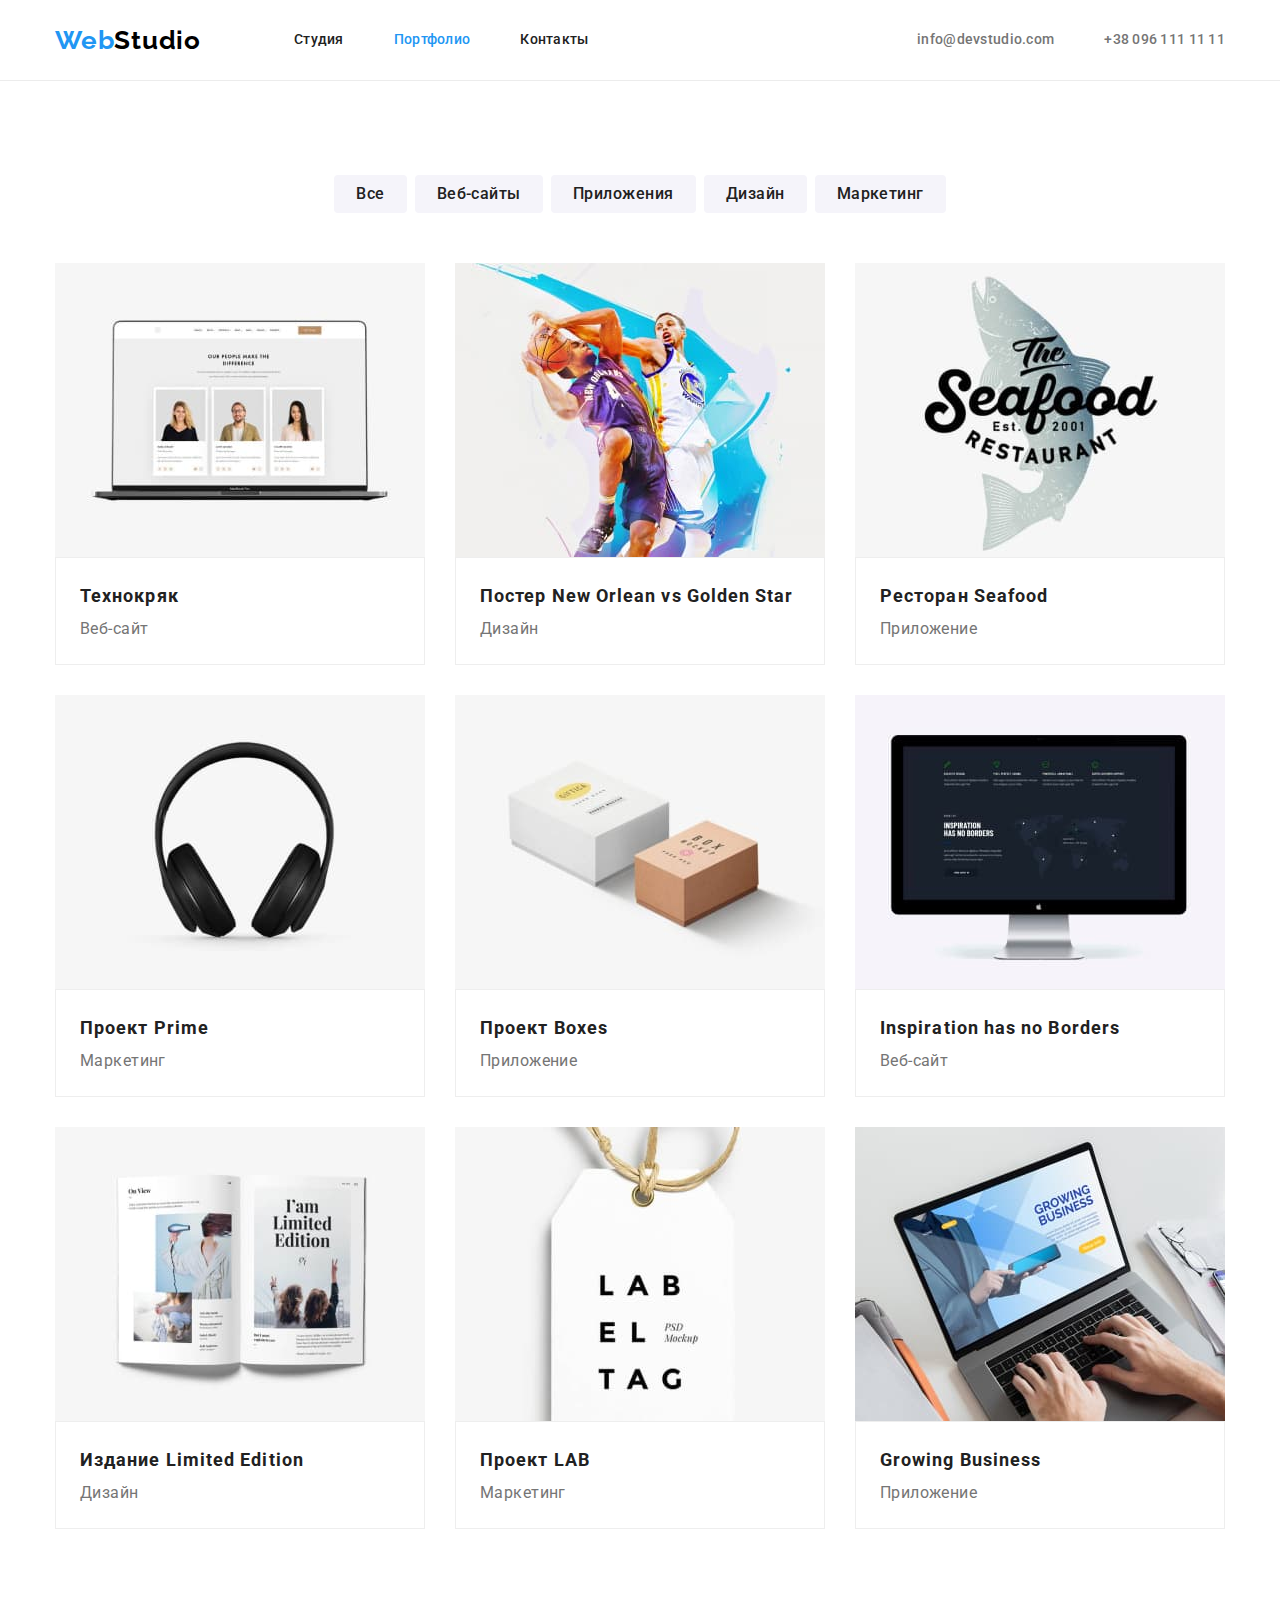
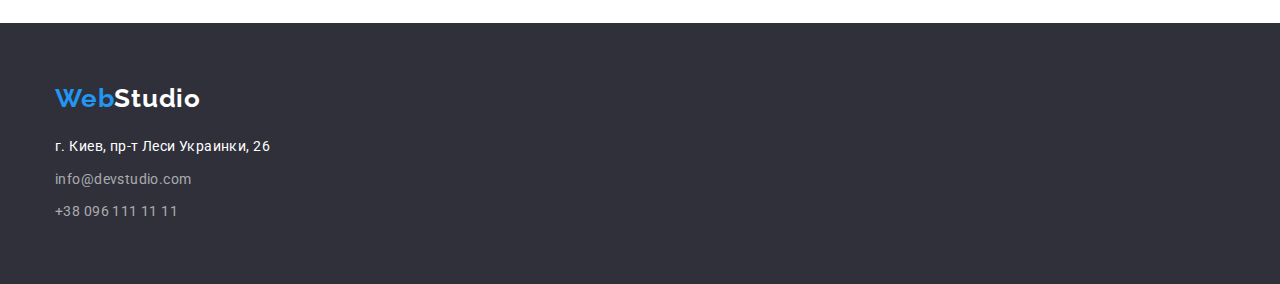
==== portfolio.html @ ae76afd1 "e" ====
<!DOCTYPE html>
<html lang="ru">
  <head>
    <meta charset="UTF-8" />
    <meta http-equiv="X-UA-Compatible" content="IE=edge" />
    <meta name="viewport" content="width=device-width, initial-scale=1.0" />
    <title>Document</title>
    <link
      rel="stylesheet"
      href="https://cdnjs.cloudflare.com/ajax/libs/modern-normalize/1.1.0/modern-normalize.css"
    />
    <link rel="preconnect" href="https://fonts.googleapis.com" />
    <link rel="preconnect" href="https://fonts.gstatic.com" crossorigin />
    <link
      href="https://fonts.googleapis.com/css2?family=Raleway:wght@700&family=Roboto:wght@400;500;700;900&display=swap"
      rel="stylesheet"
    />
    <link rel="stylesheet" href="./css/styles.css" />
  </head>
  <body>
    <header class="header">
      <div class="container">
        <nav class="header-navigation">
          <a class="blue-logo link" href="">Web<span class="logo">Studio</span> </a>
          <ul class="nav">
            <li class="nav-item">
              <a class="nav-link link" href="./index.html">Студия</a>
            </li>
            <li class="nav-item">
              <a class="nav-link link current" href="./portfolio.html">Портфолио</a>
            </li>
            <li class="nav-item">
              <a class="nav-link link" href="">Контакты</a>
            </li>
          </ul>
        </nav>
        <ul class="contacts">
          <li class="contacts-item">
            <a class="contacts-link link" href="mailto:info@devstudio.com">info@devstudio.com</a>
          </li>
          <li class="contacts-item">
            <a class="contacts-link link" href="tel:+380961111111">+38 096 111 11 11</a>
          </li>
        </ul>
      </div>
    </header>
    <main>
      <section class="section">
        <div class="container">
          <h1 class="visually-hidden">Примеры работ</h1>
          <ul class="filter">
            <li class="filter-item"><button class="filter-btn" type="button">Все</button></li>
            <li class="filter-item"><button class="filter-btn" type="button">Веб-сайты</button></li>
            <li class="filter-item">
              <button class="filter-btn" type="button">Приложения</button>
            </li>
            <li class="filter-item"><button class="filter-btn" type="button">Дизайн</button></li>
            <li class="filter-item"><button class="filter-btn" type="button">Маркетинг</button></li>
          </ul>
          <ul class="gallery">
            <li class="gallery-item">
              <a class="link" href="">
                <img src="./images/img1.jpg" alt="Веб сайт" width="370" height="294" />
                <div class="text-block">
                  <h2 class="gallery-title">Технокряк</h2>
                  <p class="gallery-text">Веб-сайт</p>
                </div>
              </a>
            </li>
            <li class="gallery-item">
              <a class="link" href="">
                <img src="./images/img2.jpg" alt="Баскетбол" width="370" height="294" />
                <div class="text-block">
                  <h2 class="gallery-title">Постер New Orlean vs Golden Star</h2>
                  <p class="gallery-text">Дизайн</p>
                </div>
              </a>
            </li>
            <li class="gallery-item">
              <a class="link" href="">
                <img src="./images/img3.jpg" alt="Логотип ресторана" width="370" height="294" />
                <div class="text-block">
                  <h2 class="gallery-title">Ресторан Seafood</h2>
                  <p class="gallery-text">Приложение</p>
                </div>
              </a>
            </li>
            <li class="gallery-item">
              <a class="link" href="">
                <img src="./images/img4.jpg" alt="Наушники" width="370" height="294" />
                <div class="text-block">
                  <h2 class="gallery-title">Проект Prime</h2>
                  <p class="gallery-text">Маркетинг</p>
                </div>
              </a>
            </li>
            <li class="gallery-item">
              <a class="link" href="">
                <img src="./images/img5.jpg" alt="Коробки" width="370" height="294" />
                <div class="text-block">
                  <h2 class="gallery-title">Проект Boxes</h2>
                  <p class="gallery-text">Приложение</p>
                </div>
              </a>
            </li>
            <li class="gallery-item">
              <a class="link" href="">
                <img src="./images/img6.jpg" alt="Монитор" width="370" height="294" />
                <div class="text-block">
                  <h2 class="gallery-title">Inspiration has no Borders</h2>
                  <p class="gallery-text">Веб-сайт</p>
                </div>
              </a>
            </li>
            <li class="gallery-item">
              <a class="link" href="">
                <img src="./images/img7.jpg" alt="Книга" width="370" height="294" />
                <div class="text-block">
                  <h2 class="gallery-title">Издание Limited Edition</h2>
                  <p class="gallery-text">Дизайн</p>
                </div>
              </a>
            </li>
            <li class="gallery-item">
              <a class="link" href="">
                <img src="./images/img8.jpg" alt="Этикетка" width="370" height="294" />
                <div class="text-block">
                  <h2 class="gallery-title">Проект LAB</h2>
                  <p class="gallery-text">Маркетинг</p>
                </div>
              </a>
            </li>
            <li class="gallery-item">
              <a class="link" href="">
                <img src="./images/img9.jpg" alt="Ноутбук" width="370" height="294" />
                <div class="text-block">
                  <h2 class="gallery-title">Growing Business</h2>
                  <p class="gallery-text">Приложение</p>
                </div>
              </a>
            </li>
          </ul>
        </div>
      </section>
    </main>
    <footer class="footer">
      <div class="container">
        <a class="blue-logo link" href="">Web<span class="white-logo">Studio</span> </a>
        <address class="address">
          <ul>
            <li class="address-item">
              <a
                class="address-map link"
                href="https://goo.gl/maps/dqnTAqHNVVHQZRsw9"
                target="_blank"
                rel="noopener noreferrer"
                >г. Киев, пр-т Леси Украинки, 26</a
              >
            </li>
            <li class="address-item">
              <a class="address-link link" href="mailto:info@devstudio.com">info@devstudio.com</a>
            </li>
            <li class="address-item">
              <a class="address-link link" href="tel:+380961111111">+38 096 111 11 11</a>
            </li>
          </ul>
        </address>
      </div>
    </footer>
  </body>
</html>
---- css/styles.css ----
:root {
  --white-text-color: #ffffff;
  --title-color: #212121;
  --blue-color: #2196f3;
  --main-text-color: #757575;
  --btn-bcgrnd-color: #f5f4fa;
  --card-set-gap: 30px;
}
body {
  font-family: 'Roboto', sans-serif;
  background-color: #ffffff;
  font-size: 14px;
  line-height: 1.71;
  letter-spacing: 0.03em;
  color: var(--main-text-color);
}
p,
h1,
h2,
h3,
h4,
h5,
h6 {
  margin-top: 0;
  margin-bottom: 0;
}
ul {
  margin-top: 0;
  margin-bottom: 0;
  padding-left: 0;
  list-style: none;
}
img{
  display: block;
  max-width: 100%;
  height: auto;
}
.link {
  text-decoration: none;
}
.container {
  width: 1200px;
  padding-left: 15px;
  padding-right: 15px;
  margin: 0 auto;
}
.section {
  padding: 94px 0;
}
.header {
  border-bottom: 1px solid #ececec;
}
.nav {
  display: flex;
}
.nav-item:not(:last-child) {
  margin-right: 50px;
}
.header-navigation {
  display: flex;
  align-items: center;
}

.header .container {
  display: flex;
  align-items: center;
}
.blue-logo {
  font-family: 'Raleway', sans-serif;
  font-weight: 700;
  font-size: 26px;
  line-height: 1.19;
  letter-spacing: 0.03em;
  color: var(--blue-color);
}
.header-navigation .blue-logo {
  margin-right: 93px;
}
.logo {
  color: #000000;
}
.nav-link {
  display: block;
  font-weight: 500;
  line-height: 1.14;
  letter-spacing: 0.02em;
  color: var(--title-color);
  padding-top: 32px;
  padding-bottom: 32px;
}
.nav-link:hover,
.nav-link:focus {
  color: var(--blue-color);
}
.current {
  color: var(--blue-color);
}
.contacts {
  display: flex;
  margin-left: auto;
  }
.contacts-link {
  display: flex;
  font-weight: 500;
  line-height: 1.14;
  letter-spacing: 0.02em;
  color: var(--main-text-color);
  padding-top: 32px;
  padding-bottom: 32px;
  align-items: center;
}
.contacts-item:not(:last-child) {
  margin-right: 50px;
}
.contacts-link.link:hover,
.contacts-link.link:focus {
  color: var(--blue-color);
}

.nav-contacts-icon{
  display: inline-block;
  fill: currentColor;
  margin-right: 10px;
}

/* Hero */

.hero {
  background-color: #2f303a;
  padding-top: 200px;
  padding-bottom: 200px;
}
.hero-title {
  font-weight: 900;
  font-size: 44px;
  line-height: 1.36;
  letter-spacing: 0.06em;
  text-transform: uppercase;
  color: var(--white-text-color);
  text-align: center;
  margin-bottom: 30px;
}
.hero-btn {
  display: block;
  width: 200px;
  height: 50px;
  font-weight: 700;
  font-size: 16px;
  line-height: 1.88;
  letter-spacing: 0.06em;
  color: var(--white-text-color);
  background-color: var(--blue-color);
  cursor: pointer;
  margin-left: auto;
  margin-right: auto;
  border-style: none;
  border-radius: 4px;
  box-shadow: 0px 4px 4px rgba(0, 0, 0, 0.15);
}
.hero-btn:hover,
.hero-btn:focus {
  color: var(--white-text-color);
  background-color: #188ce8;
}
/* Features */
.visually-hidden {
  position: absolute;
  clip: rect(0 0 0 0);
  width: 1px;
  height: 1px;
  margin: -1px;
  …
}
.features {
  display: flex;
}
.features-item {
  width: 270px;
}
.features-item:not(:last-child) {
  margin-right: 30px;
}
.features-icon{
  display: flex;
  align-items: center;
  justify-content: center;
  margin-bottom: 30px;
  width: 270px;
  height: 120px;
  background-color: var(--btn-bcgrnd-color);
  border-radius: 4px;
}
.features-title {
  margin-bottom: 10px;
}
.features-title {
  font-weight: 700;
  line-height: 1.14;
  text-transform: uppercase;
  color: var(--title-color);
}

/* Works */

.work-section{
  padding-top: 0;
}
.second-title {
  font-weight: 700;
  font-size: 36px;
  line-height: 1.17;
  color: var(--title-color);
  text-align: center;
  margin-bottom: 50px;
}
.works {
  display: flex;
  
}
.works-item:not(:last-child) {
  margin-right: 30px;
}

/* Team */

.team-section {
  background-color: #f5f4fa;
 }
.team-title {
  font-weight: 500;
  font-size: 16px;
  line-height: 1.18;
  color: var(--title-color);
  margin-bottom: 10px;
  text-align: center;
}
.team {
  display: flex;
}
.team-item {
  background: #ffffff;
  box-shadow: 0px 1px 3px rgba(0, 0, 0, 0.12), 0px 1px 1px rgba(0, 0, 0, 0.14),
    0px 2px 1px rgba(0, 0, 0, 0.2);
  border-radius: 0px 0px 4px 4px;
}
.team-item:not(:last-child) {
  margin-right: 30px;
}
.team-text {
  font-size: 16px;
  line-height: 1.18;
  text-align: center;
  
}
.description-block{
  padding: 30px 0;
}

/* Footer */

.footer {
  background-color: #2f303a;
  padding-top: 60px;
  padding-bottom: 60px;
}
.address {
  font-style: normal;
  margin-top: 20px;
  }
.white-logo {
  color: var(--white-text-color);
}
.address-item .link:hover,
.address-item .link:focus {
  color: var(--blue-color);
}
.address-link {
  color: rgba(255, 255, 255, 0.6);
}
.address-map {
  color: var(--white-text-color);
}
.address-item:not(:last-child) {
  margin-bottom: 9px;
}

/* Portfolio */

.filter {
  display: flex;
  justify-content: center;
  margin-bottom: 50px;
}
.filter-btn {
  font-weight: 500;
  font-size: 16px;
  height: 38px;
  line-height: 1.62;
  letter-spacing: 0.03em;
  color: var(--title-color);
  background-color: var(--btn-bcgrnd-color);
  border-radius: 4px;
  border-style: none;
  cursor: pointer;
  padding: 6px 22px;
}

.filter-item:not(:last-child) {
  margin-right: 8px;
}
.filter-btn:hover,
.filter-btn:focus {
  color: var(--white-text-color);
  background-color: var(--blue-color);
}
.gallery {
  display: flex;
  flex-wrap: wrap;
  margin-right: calc(-1 * var(--card-set-gap));
  margin-bottom: calc(-1 * var(--card-set-gap));
}
.gallery > .gallery-item {
  flex-basis: calc(100% / 3 - var(--card-set-gap)) ;
  margin-right: var(--card-set-gap);
  margin-bottom: var(--card-set-gap);
}
.gallery-item:nth-child(3n) {
  margin-right: 0;
}
.gallery-title {
  font-size: 18px;
  line-height: 2;
  letter-spacing: 0.06em;
  color: var(--title-color);
}
.gallery-text {
  font-size: 16px;
  line-height: 1.87;
  color: var(--main-text-color);
}
.text-block {
  padding: 20px 24px;
  border: 1px solid #eeeeee;
}
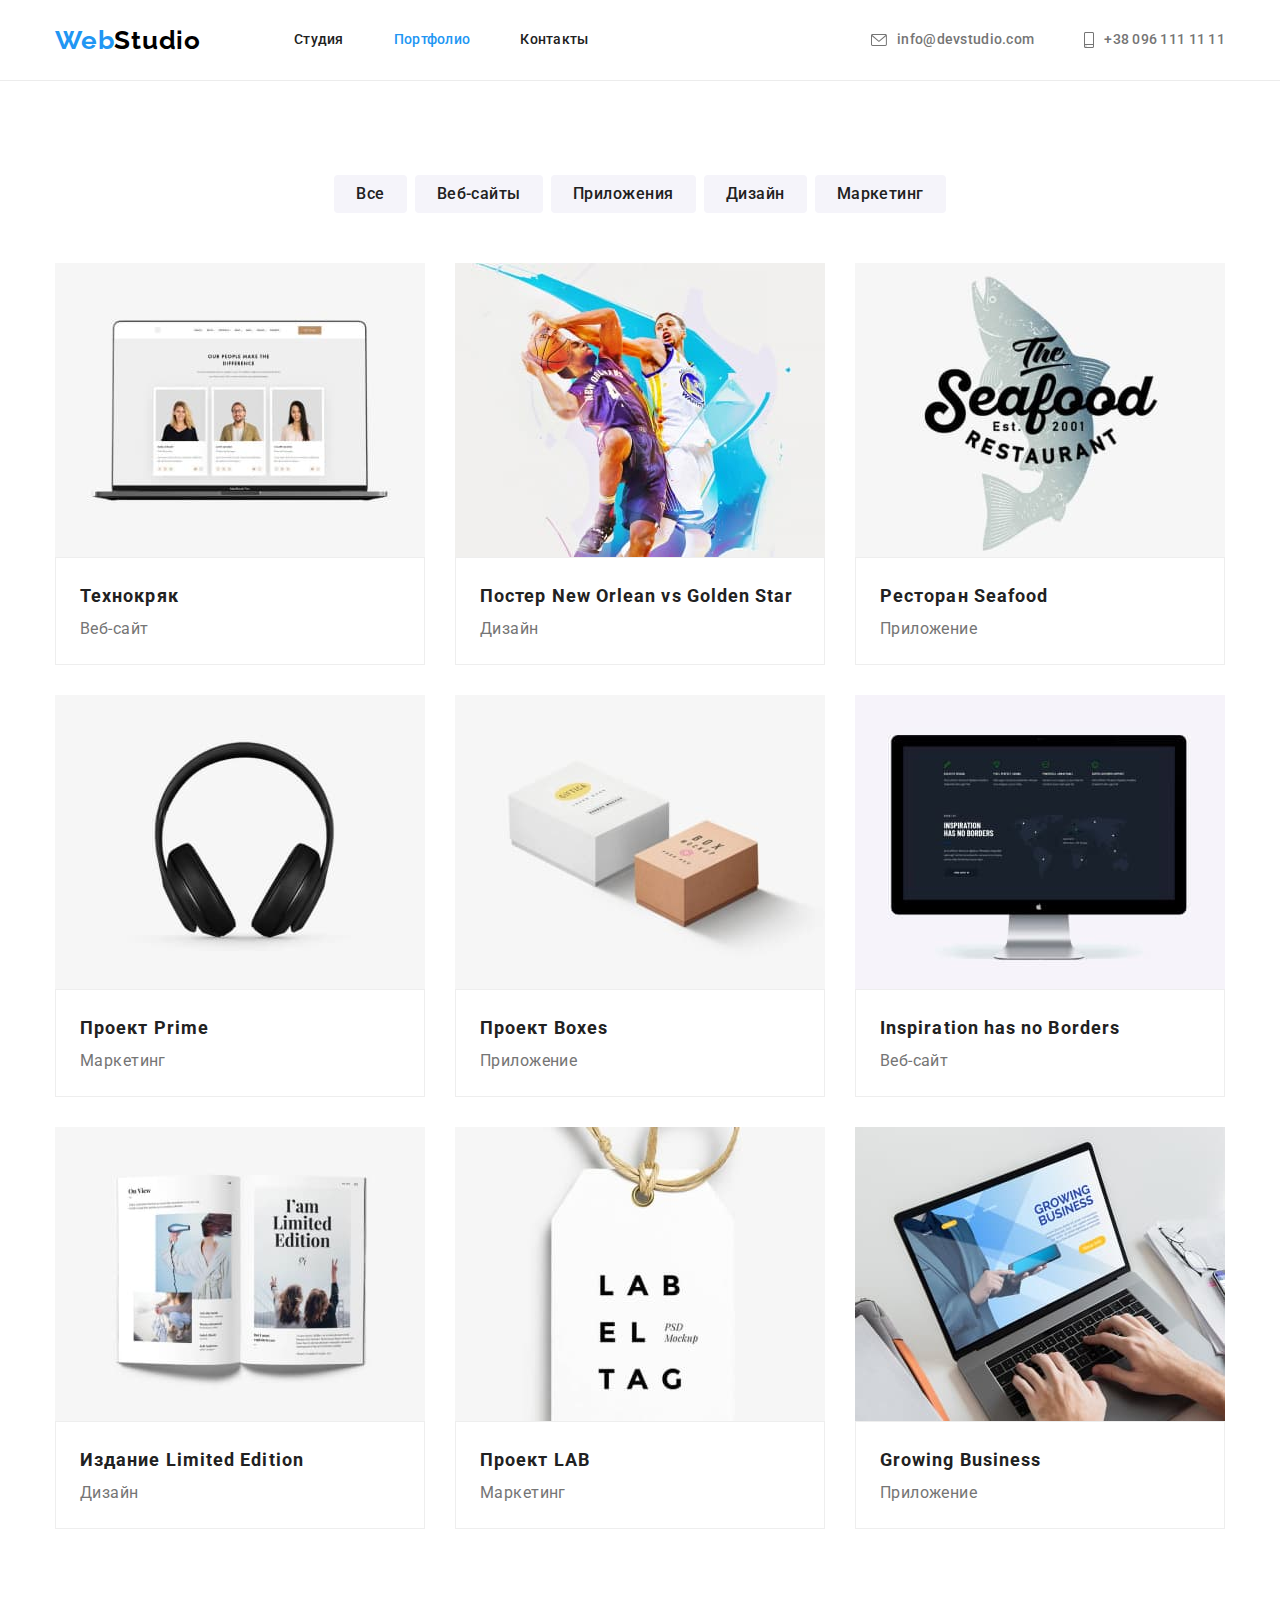
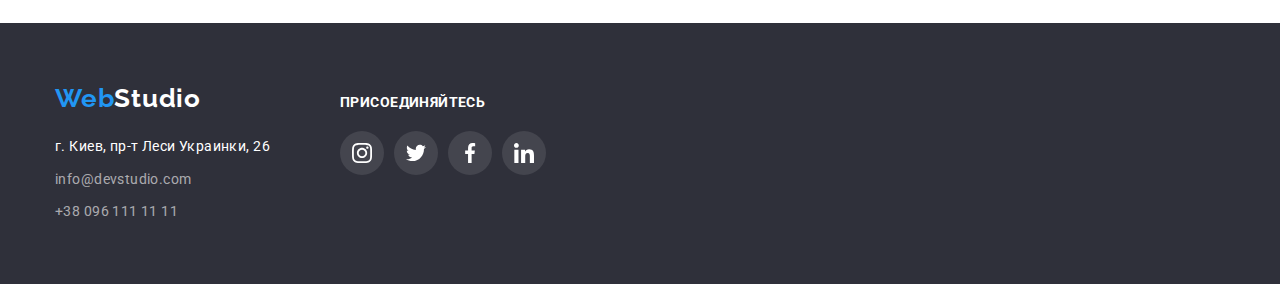
==== commit 0e41acbe: "Full" ====
--- a/portfolio.html
+++ b/portfolio.html
@@ -36,10 +36,20 @@
         </nav>
         <ul class="contacts">
           <li class="contacts-item">
-            <a class="contacts-link link" href="mailto:info@devstudio.com">info@devstudio.com</a>
+            <a class="contacts-link link" href="mailto:info@devstudio.com">
+              <svg class="nav-contacts-icon" width="16" height="12">
+                <use href="./images/sprite.svg#icon-envelope"></use>
+              </svg>
+              info@devstudio.com
+            </a>
           </li>
           <li class="contacts-item">
-            <a class="contacts-link link" href="tel:+380961111111">+38 096 111 11 11</a>
+            <a class="contacts-link link" href="tel:+380961111111">
+              <svg class="nav-contacts-icon" width="10" height="16">
+                <use href="./images/sprite.svg#icon-smartphone"></use>
+              </svg>
+              +38 096 111 11 11
+            </a>
           </li>
         </ul>
       </div>
@@ -59,7 +69,7 @@
           </ul>
           <ul class="gallery">
             <li class="gallery-item">
-              <a class="link" href="">
+              <a class="gallery-link link" href="">
                 <img src="./images/img1.jpg" alt="Веб сайт" width="370" height="294" />
                 <div class="text-block">
                   <h2 class="gallery-title">Технокряк</h2>
@@ -68,7 +78,7 @@
               </a>
             </li>
             <li class="gallery-item">
-              <a class="link" href="">
+              <a class="gallery-link link" href="">
                 <img src="./images/img2.jpg" alt="Баскетбол" width="370" height="294" />
                 <div class="text-block">
                   <h2 class="gallery-title">Постер New Orlean vs Golden Star</h2>
@@ -77,7 +87,7 @@
               </a>
             </li>
             <li class="gallery-item">
-              <a class="link" href="">
+              <a class="gallery-link link" href="">
                 <img src="./images/img3.jpg" alt="Логотип ресторана" width="370" height="294" />
                 <div class="text-block">
                   <h2 class="gallery-title">Ресторан Seafood</h2>
@@ -86,7 +96,7 @@
               </a>
             </li>
             <li class="gallery-item">
-              <a class="link" href="">
+              <a class="gallery-link link" href="">
                 <img src="./images/img4.jpg" alt="Наушники" width="370" height="294" />
                 <div class="text-block">
                   <h2 class="gallery-title">Проект Prime</h2>
@@ -95,7 +105,7 @@
               </a>
             </li>
             <li class="gallery-item">
-              <a class="link" href="">
+              <a class="gallery-link link" href="">
                 <img src="./images/img5.jpg" alt="Коробки" width="370" height="294" />
                 <div class="text-block">
                   <h2 class="gallery-title">Проект Boxes</h2>
@@ -104,7 +114,7 @@
               </a>
             </li>
             <li class="gallery-item">
-              <a class="link" href="">
+              <a class="gallery-link link" href="">
                 <img src="./images/img6.jpg" alt="Монитор" width="370" height="294" />
                 <div class="text-block">
                   <h2 class="gallery-title">Inspiration has no Borders</h2>
@@ -113,7 +123,7 @@
               </a>
             </li>
             <li class="gallery-item">
-              <a class="link" href="">
+              <a class="gallery-link link" href="">
                 <img src="./images/img7.jpg" alt="Книга" width="370" height="294" />
                 <div class="text-block">
                   <h2 class="gallery-title">Издание Limited Edition</h2>
@@ -122,7 +132,7 @@
               </a>
             </li>
             <li class="gallery-item">
-              <a class="link" href="">
+              <a class="gallery-link link" href="">
                 <img src="./images/img8.jpg" alt="Этикетка" width="370" height="294" />
                 <div class="text-block">
                   <h2 class="gallery-title">Проект LAB</h2>
@@ -131,7 +141,7 @@
               </a>
             </li>
             <li class="gallery-item">
-              <a class="link" href="">
+              <a class="gallery-link link" href="">
                 <img src="./images/img9.jpg" alt="Ноутбук" width="370" height="294" />
                 <div class="text-block">
                   <h2 class="gallery-title">Growing Business</h2>
@@ -144,27 +154,58 @@
       </section>
     </main>
     <footer class="footer">
-      <div class="container">
-        <a class="blue-logo link" href="">Web<span class="white-logo">Studio</span> </a>
-        <address class="address">
-          <ul>
-            <li class="address-item">
-              <a
-                class="address-map link"
-                href="https://goo.gl/maps/dqnTAqHNVVHQZRsw9"
-                target="_blank"
-                rel="noopener noreferrer"
-                >г. Киев, пр-т Леси Украинки, 26</a
-              >
-            </li>
-            <li class="address-item">
-              <a class="address-link link" href="mailto:info@devstudio.com">info@devstudio.com</a>
-            </li>
-            <li class="address-item">
-              <a class="address-link link" href="tel:+380961111111">+38 096 111 11 11</a>
-            </li>
-          </ul>
-        </address>
+      <div class="container footer-container">
+        <div class="logo-container">
+          <a class="blue-logo link" href="">Web<span class="white-logo">Studio</span> </a>
+          <address class="address">
+            <ul class="list">
+              <li class="address-item">
+                <a
+                  class="address-map link"
+                  href="https://goo.gl/maps/dqnTAqHNVVHQZRsw9"
+                  target="_blank"
+                  rel="noopener noreferrer"
+                  >г. Киев, пр-т Леси Украинки, 26</a
+                >
+              </li>
+              <li class="address-item">
+                <a class="address-link link" href="mailto:info@devstudio.com">info@devstudio.com</a>
+              </li>
+              <li class="address-item">
+                <a class="address-link link" href="tel:+380961111111">+38 096 111 11 11</a>
+              </li>
+            </ul>
+          </address>
+        </div>
+        <div>
+          <p class="footer-text">присоединяйтесь</p>
+          <ul class="socials-list">
+            <li class="socials-item">
+              <a class="socials-link-footer" href="">
+                <svg class="icon-socials" width="20" height="20">
+                  <use href="./images/sprite.svg#icon-instagram"></use></svg
+              ></a>
+            </li>
+            <li class="socials-item">
+              <a class="socials-link-footer" href="">
+                <svg class="icon-socials" width="20" height="20">
+                  <use href="./images/sprite.svg#icon-twitter"></use></svg
+              ></a>
+            </li>
+            <li class="socials-item">
+              <a class="socials-link-footer" href="">
+                <svg class="icon-socials" width="20" height="20">
+                  <use href="./images/sprite.svg#icon-facebook"></use></svg
+              ></a>
+            </li>
+            <li class="socials-item">
+              <a class="socials-link-footer" href="">
+                <svg class="icon-socials" width="20" height="20">
+                  <use href="./images/sprite.svg#icon-linkedin"></use></svg
+              ></a>
+            </li>
+          </ul>
+        </div>
       </div>
     </footer>
   </body>
--- a/css/styles.css
+++ b/css/styles.css
@@ -44,6 +44,7 @@
   padding-right: 15px;
   margin: 0 auto;
 }
+
 .section {
   padding: 94px 0;
 }
@@ -118,7 +119,7 @@
 }
 
 .nav-contacts-icon{
-  display: inline-block;
+  display: block;
   fill: currentColor;
   margin-right: 10px;
 }
@@ -129,6 +130,13 @@
   background-color: #2f303a;
   padding-top: 200px;
   padding-bottom: 200px;
+  background-image: linear-gradient(rgba(47, 48, 58, 0.4), rgba(47, 48, 58, 0.4)), url(../images/bg.jpg);
+  background-repeat: no-repeat;
+  background-position: center;
+  background-size:cover;
+  max-width: 1600px;
+  margin-right: auto;
+  margin-left: auto;
 }
 .hero-title {
   font-weight: 900;
@@ -250,11 +258,85 @@
   font-size: 16px;
   line-height: 1.18;
   text-align: center;
-  
-}
+  margin-bottom: 16px;
+  }
+
 .description-block{
   padding: 30px 0;
-}
+  background-color: var(--white-text-color);
+  border-radius: 0px 0px 4px 4px;
+}
+.socials-list{
+  display: flex;
+  justify-content: center;
+}
+.socials-link{
+  display: flex;
+  align-items: center;
+  justify-content: center;
+  border-radius: 50%;
+  background-color: var(--white-text-color);
+  width: 44px;
+  height: 44px;
+  color: #afb1b8;
+}
+/* .socials-link-footer {
+  display: block;
+  padding: 12px;
+  width: 44px;
+  height: 44px;
+  border-radius: 50%;
+  color: var(--third-text-color);
+  background-color: rgba(255, 255, 255, 0.1);
+} */
+.socials-icon{
+  fill: currentColor;
+}
+ 
+.socials-link:hover,
+.socials-link:focus,
+.socials-link:hover .socials-icon,
+.socials-link:focus .socials-icon {
+  background-color: var(--blue-color);
+  fill: #ffffff;
+}
+.socials-icon{
+  display: flex;
+  
+}
+.socials-item:not(:last-child) {
+  margin-right: 10px;
+}
+
+/* Clients */
+
+.clients {
+  display: flex;
+}
+.clients-item:not(:last-child) {
+  margin-right: 30px;
+}
+.clients-link {
+  display: block;
+  padding: 12px 31px;
+  border: 1px solid #afb1b8;
+  color: #afb1b8;
+  border-radius: 4px;
+}
+.clients-icon{
+  fill: currentColor;
+}
+.clients-link:hover,
+.clients-link:focus {
+  border: 1px solid var(--blue-color);
+  
+}
+
+.clients-link:hover > .clients-icon,
+.clients-link:focus > .clients-icon {
+  fill: var(--blue-color);
+}
+
 
 /* Footer */
 
@@ -263,6 +345,14 @@
   padding-top: 60px;
   padding-bottom: 60px;
 }
+.logo-container{
+  margin-right: 70px;
+}
+.footer-container{
+  display: flex;
+  align-items: baseline;
+}
+
 .address {
   font-style: normal;
   margin-top: 20px;
@@ -283,6 +373,33 @@
 .address-item:not(:last-child) {
   margin-bottom: 9px;
 }
+.footer-text {
+  font-weight: 700;
+  font-size: 14px;
+  line-height: 1.14;
+  text-transform: uppercase;
+  color: var(--white-text-color);
+  margin-bottom: 20px;
+}
+.icon-socials{
+  fill: var(--white-text-color);
+}
+
+.socials-link-footer {
+  display: block;
+  padding: 12px;
+  width: 44px;
+  height: 44px;
+  border-radius: 50%;
+  color: var(--third-text-color);
+  background-color: rgba(255, 255, 255, 0.1);
+}
+
+.socials-link-footer:focus,
+.socials-link-footer:hover {
+  background-color: var(--blue-color);
+}
+
 
 /* Portfolio */
 
@@ -312,6 +429,9 @@
 .filter-btn:focus {
   color: var(--white-text-color);
   background-color: var(--blue-color);
+  box-shadow: 0px 3px 1px rgba(0, 0, 0, 0.1), 0px 1px 2px rgba(0, 0, 0, 0.08),
+    0px 2px 2px rgba(0, 0, 0, 0.12);
+  border-radius: 4px;
 }
 .gallery {
   display: flex;
@@ -327,6 +447,15 @@
 .gallery-item:nth-child(3n) {
   margin-right: 0;
 }
+.gallery-link {
+  display: block;
+ 
+}
+.gallery-link:hover,
+.gallery-link:focus {
+  box-shadow: 0px 1px 1px rgba(0, 0, 0, 0.12), 0px 4px 4px rgba(0, 0, 0, 0.06),
+    1px 4px 6px rgba(0, 0, 0, 0.16);
+}
 .gallery-title {
   font-size: 18px;
   line-height: 2;
